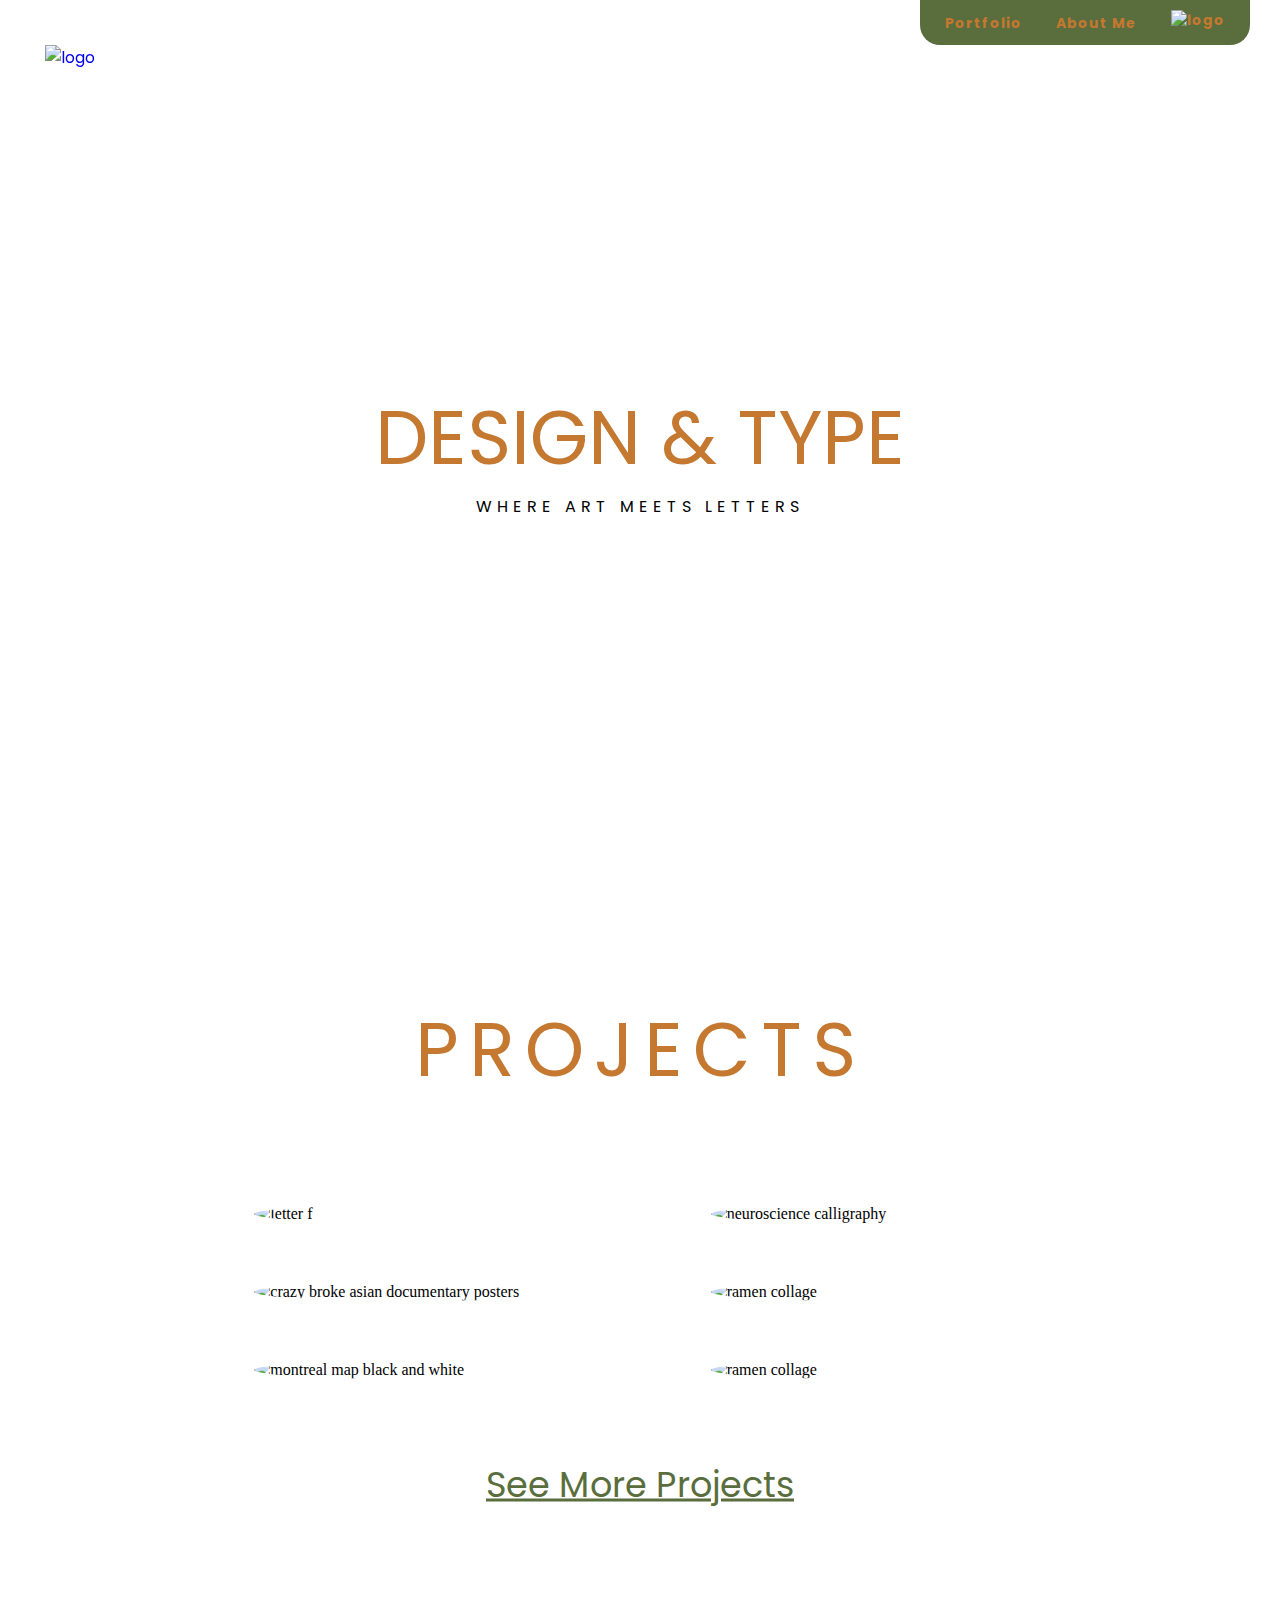
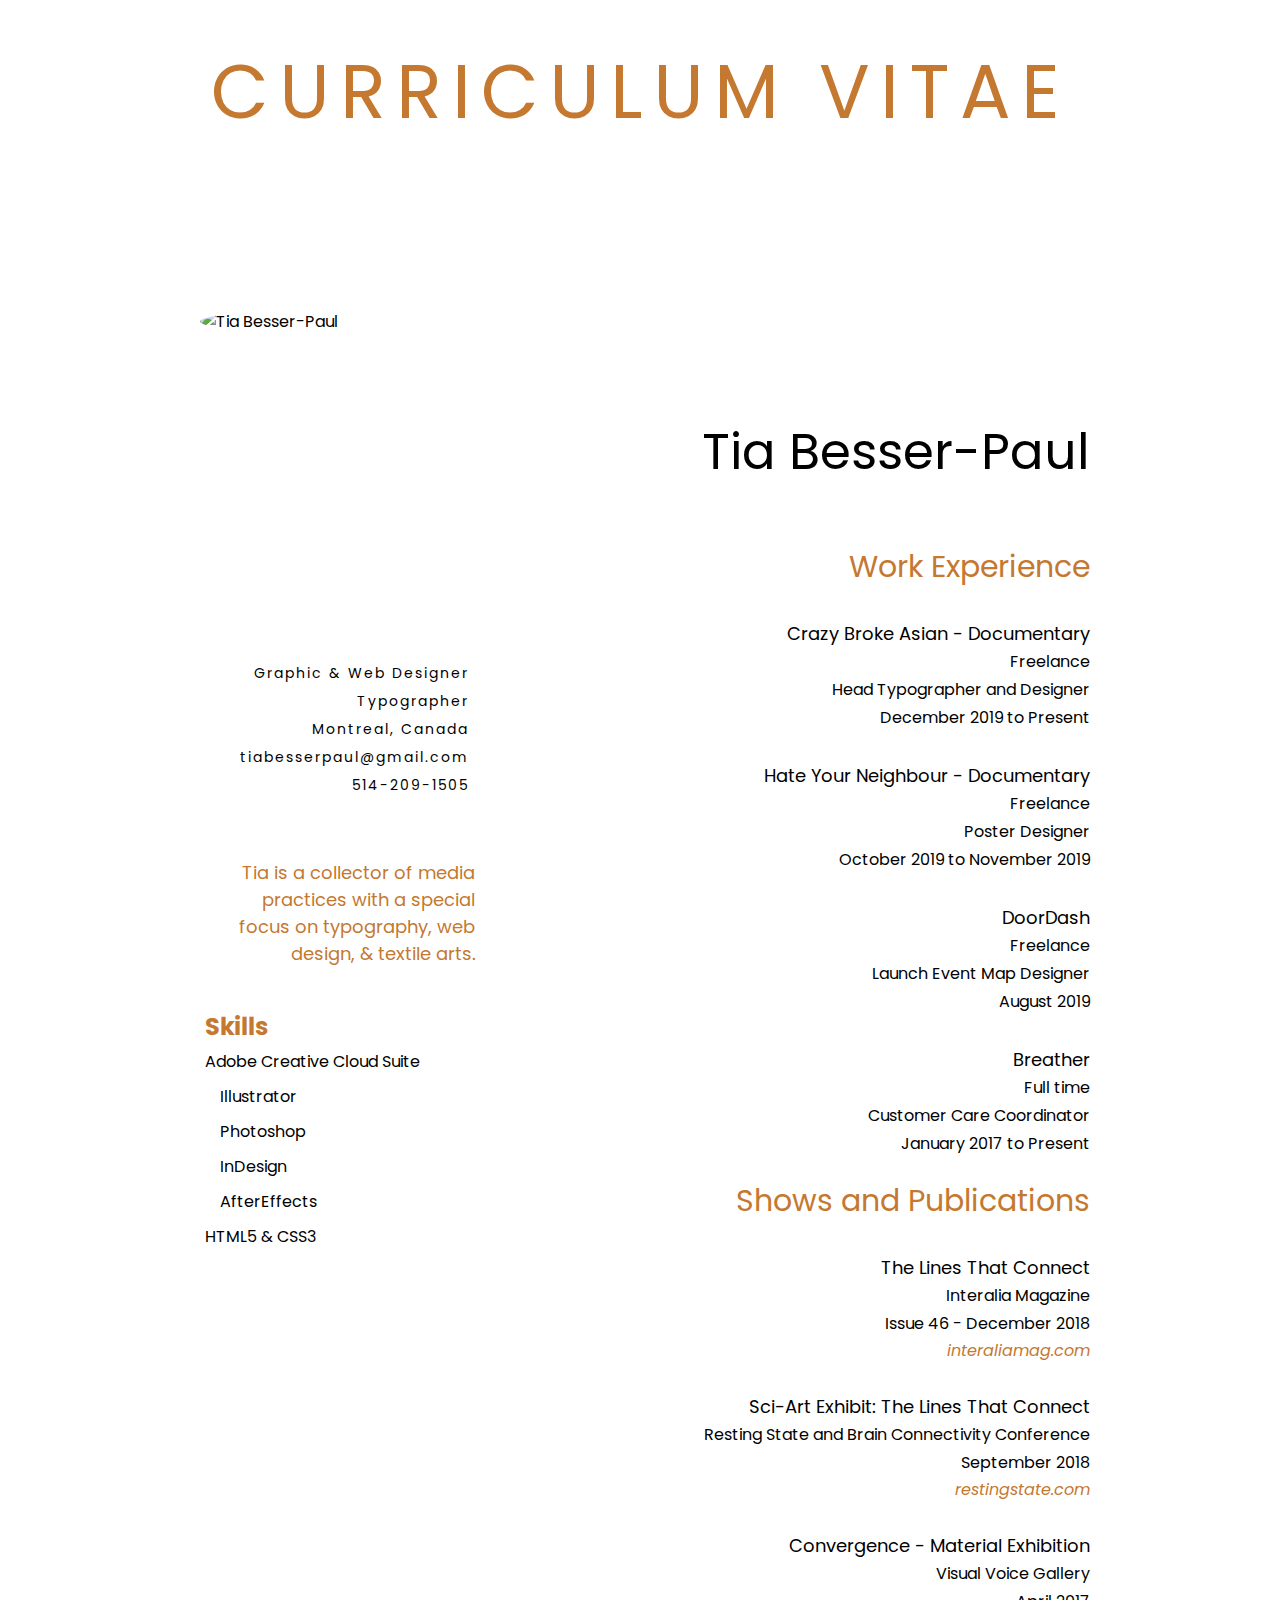
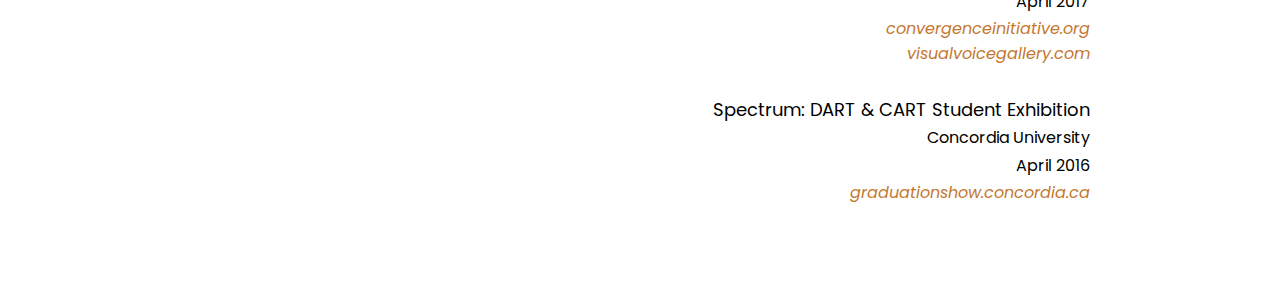
==== index.html @ 68832b73 "Add files via upload" ====
<!DOCTYPE html>
<html lang="en">

<head>
    <meta charset="UTF-8">
    <meta name="viewport" content="width=device-width, initial-scale=1.0">
    <meta http-equiv="X-UA-Compatible" content="ie=edge">
    <link rel="stylesheet" href="styles/styles.css">
    <link rel="icon" href="images/logo/favicon.png">
    <link href="https://fonts.googleapis.com/css?family=Poppins:200,400,400i,500,700,700i&display=swap"
        rel="stylesheet">
    <link href="https://fonts.googleapis.com/css?family=Noto+Serif:400,400i,700,700i&display=swap" rel="stylesheet">
    <script src="https://kit.fontawesome.com/4a8dc55be6.js" crossorigin="anonymous"></script>
    <title>Tia Besser-Paul | Designer</title>
</head>

<body>
    <!--HEADER STARTS HERE-->
    <header class="header">
        <!-- LOGO SECTION -->
        <div class="logo-container">
            <a href="index.html">
                <img src="images/logo/logo.png" alt="logo">
            </a>
        </div>

        <!-- SOCIAL MEDIA ICON SECTION -->
        <div class="social-media-container">
            <div class="social-media-container-content">
                <div class="social-media-icons">
                    <ul>
                        <li><a href="https://www.linkedin.com/in/tiabesserpaul/" target="_blank"><i
                                    class="fab fa-linkedin"></i></a>
                        </li>
                        <li><a href="https://www.instagram.com/lunar_type/" target="_blank"><i
                                    class="fab fa-instagram"></i></a>
                        </li>
                        <li><a href="https://www.behance.net/tiabp" target="_blank"><i
                                    class="fab fa-behance-square"></i></a></li>
                    </ul>
                </div>
            </div>
        </div>


        <!--NAVIGATION SECTION STARTS HERE-->
        <nav class="navigation-container">
            <div class="navigation-container-content">
                <span><a href="html/projects.html">Portfolio</a></span>
                <span><a href="html/aboutme.html">About Me</a></span>
                <span><a href="index.html"><img src="images/logo/logo.png" alt="logo"></a></span>
            </div>
        </nav>
        <!--NAVIGATION SECTION ENDS HERE-->

        <div class="heading">
            <div class="main-heading">
                DESIGN & TYPE
            </div>
            <div class="heading-subsection">
                WHERE ART MEETS LETTERS
            </div>
        </div>
        <div class="scrolling">
            <div class="icon-display">
                <a href="#scroll-selection"><i class="fas fa-chevron-circle-down"></i></a>
            </div>
        </div>
    </header>
    <!--HEADER ENDS HERE-->

    <!-- PROJECT SECTION STARTS HERE -->
    <section class="project-container" id="scroll-selection">
        <div class="project-content-container">
            <div class="project-heading-container">
                <div class="project-heading">
                    <h2>PROJECTS</h2>
                </div>
                <div class="pen-icon">
                    <div class="pen-icon-display">
                        <i class="fas fa-pencil-ruler"></i>
                    </div>
                </div>
            </div>
            <!-- FIRST ROW STARTS HERE -->
            <div class="project-content-top">
                <div class="flex-item item-1">
                    <img src="images/hover/letter-f-bw.jpg" alt="letter f">
                    <div class="overlay-colour">
                        <a href="html/26daysofletters.html">
                            <div class="image-overlay"></div>
                        </a>
                    </div> <!-- overlay-color -->
                </div> <!-- flex-item / item-2 -->

                <div class="flex-item item-2">
                    <img src="images/hover/neurobook-bw.jpg" alt="neuroscience calligraphy">
                    <div class="overlay-colour">
                        <a href="html/cellularkinesics.html">
                            <div class="image-overlay"></div>
                        </a>
                    </div> <!-- overlay-color -->
                </div> <!-- flex-item / item-2 -->

                <div class="flex-item item-3">
                    <img src="images/hover/cba-bw.png" alt="crazy broke asian documentary posters">
                    <div class="overlay-colour">
                        <a href="html/cba.html">
                            <div class="image-overlay">
                            </div> <!-- image-overlay -->
                        </a>
                    </div> <!-- overlay-color -->
                </div> <!-- flex-item / item-3 -->
                <!--    </div> project-content-top -->

                <!-- SECOND ROW STARTS HERE -->
                <!-- <div class="project-content-top"> -->

                <div class="flex-item item-4">
                    <img src="images/hover/ramen-bw.jpg" alt="ramen collage">
                    <div class="overlay-colour">
                        <a href="html/lunchtime.html">
                            <div class="image-overlay">
                            </div> <!-- image-overlay -->
                        </a>
                    </div> <!-- overlay-color -->
                </div> <!-- flex-item / item-3 -->

                <div class="flex-item item-5">
                    <img src="images/hover/montreal-map-bw2.png" alt="montreal map black and white">
                    <div class="overlay-colour">
                        <a href="html/doordashmap.html">
                            <div class="image-overlay"></div>
                        </a>
                    </div> <!-- overlay-color -->
                </div> <!-- flex-item / item-5 -->

                <div class="flex-item item-6">
                    <img src="images/hover/chrysanthemum-bw.jpg" alt="ramen collage">
                    <div class="overlay-colour">
                        <a href="html/chrysanthemum.html">
                            <div class="image-overlay">
                            </div> <!-- image-overlay-3 -->
                        </a>
                    </div> <!-- overlay-color -->
                </div> <!-- flex-item / item-3 -->
            </div>
            <!--project-content-top -->
        </div> <!-- project-content-container -->
        <div class="project-container-footer">
            <a href="html/projects.html">See More Projects</a>
        </div>
        </div>

    </section>

    <!-- PROJECT SECTION ENDS HERE -->

    <!--CV SECTION STARTS HERE-->
    <section class="cv-container">
        <div class="cv-heading-container">
            <div class="cv-heading">
                <h2>CURRICULUM VITAE</h2>
            </div>
            <div class="briefcase-icon">
                <div class="briefcase-icon-display">
                    <i class="fas fa-briefcase"></i>
                </div>
            </div>
        </div>
        <div class="left-container">
            <div class="professional-photo">
                <img src="images/tia.jpg" alt="Tia Besser-Paul">
            </div>
            <div class="professional-info">
                <p class="media-query">Tia Besser-Paul</p>
                <p>Graphic & Web Designer</p>
                <p>Typographer</p>
                <p>Montreal, Canada</p>
                <p>tiabesserpaul@gmail.com</p>
                <p>514-209-1505</p>
            </div>
            <div class="about-me-blurb">
                <p>
                    Tia is a collector of media practices with a special focus on typography, web design, & textile
                    arts.
                </p>
            </div>
            <div class="skills-content">
                <h2>Skills</h2>
                <p>Adobe Creative Cloud Suite</p>
                <p class="skills-indent"><i class="fas fa-caret-right"></i> Illustrator</p>
                <p class="skills-indent"><i class="fas fa-caret-right"></i> Photoshop</p>
                <p class="skills-indent"><i class="fas fa-caret-right"></i> InDesign</p>
                <p class="skills-indent"><i class="fas fa-caret-right"></i> AfterEffects</p>
                <p>HTML5 & CSS3</p>
            </div>
        </div>

        <div class="right-container">
            <div class="header-name">
                <h1>Tia Besser-Paul</h1>
            </div>
            <div class="work-experience">
                <h2>Work Experience</h2>
                <div class="work-experience-content">
                    <p class="company-title">Crazy Broke Asian - Documentary</p>
                    <p>Freelance</p>
                    <p>Head Typographer and Designer</p>
                    <p>December 2019 to Present</p>
                </div>
                <div class="work-experience-content">
                    <p class="company-title">Hate Your Neighbour - Documentary</p>
                    <p>Freelance</p>
                    <p>Poster Designer</p>
                    <p>October 2019 to November 2019</p>
                </div>
                <div class="work-experience-content">
                    <p class="company-title">DoorDash</p>
                    <p>Freelance</p>
                    <p>Launch Event Map Designer</p>
                    <p>August 2019</p>
                </div>
                <div class="work-experience-content">
                    <p class="company-title">Breather</p>
                    <p>Full time</p>
                    <p>Customer Care Coordinator</p>
                    <p>January 2017 to Present</p>
                </div>
                <h2 class="section-title">Shows and Publications</h2>
                <div class="work-experience-content">
                    <p class="company-title">The Lines That Connect</p>
                    <p>Interalia Magazine </p>
                    <p>Issue 46 - December 2018</p>
                    <a href="https://www.interaliamag.org/audiovisual/tia-besser-paul/"
                        target="_blank">interaliamag.com</a>
                </div>
                <div class="work-experience-content">
                    <p class="company-title">Sci-Art Exhibit: The Lines That Connect </p>
                    <p>Resting State and Brain Connectivity Conference</p>
                    <p>September 2018</p>
                    <a href="http://restingstate.com/2018/sci-art-exhibit/" target="_blank">restingstate.com</a>
                </div>
                <div class="work-experience-content">
                    <p class="company-title">Convergence - Material Exhibition</p>
                    <p>Visual Voice Gallery</p>
                    <p>April 2017</p>
                    <a href="https://www.convergenceinitiative.org/andy-tia"
                        target="_blank">convergenceinitiative.org</a>
                    <a href="http://www.visualvoicegallery.com/portfolio/uncategorized/convergence-material"
                        target="_blank">visualvoicegallery.com</a>
                </div>
                <div class="work-experience-content">
                    <p class="company-title company-title-spectrum">Spectrum: DART & CART Student
                        Exhibition</p>
                    <p>Concordia University</p>
                    <p>April 2016</p>
                    <a href="http://graduationshow.concordia.ca/2016/tia-besser-paul/"
                        target="_blank">graduationshow.concordia.ca</a>
                </div>
                <div class="bottom-spacing"></div>
            </div>
        </div>

    </section>
    <!--CV SECTION ENDS HERE-->
</body>

</html>
---- styles/styles.css ----
* {
    margin: 0;
    padding: 0;
    box-sizing: border-box;
}

/* HEADER STYLES STARTS HERE*/
.header {
    height: 100vh;
    background-image: url(../images/backgrounds/desk.jpg);
    background-size: cover;
    background-position: center;
    background-repeat: no-repeat;
    font-family: 'Poppins', sans-serif;
    position: relative;
}

/* LOGO STYLES STARTS HERE */
.logo-container img{
    position: absolute;
    width: 50px;
    position: fixed;
    top: 45px;
    left: 45px;
    z-index: 3;
}

/* SOCIAL MEDIA ICONS STYLES STARTS HERE */
.social-media-container-content {
    position: absolute;
    position: fixed;
    top: 220px;
    left: 69px;
    transform: translate(-50%,-50%);
    z-index: 3;
}

.social-media-icons ul{
    font-size: 25px;
    line-height: 0;
    list-style-type: none;
}

.social-media-icons li {
    padding: 5px;
    margin-bottom: 25px;
}

.social-media-icons i {
    color: #596d3d;
    font-weight: 200;
}

/* NAV STYLES START HERE */
.navigation-container {
    position: absolute;
    position: fixed;
    display: block;
    top: 0;
    width: 100%;
    z-index: 2;
}

.navigation-container-content {
    float: right;
    padding: 10px;
    margin: 0 30px 15px 15px;
    background-color: #596d3d;
    border-radius: 0 0 20px 20px;
}

.navigation-container-content a{
    color: #c47830;
    text-decoration: none;
    font-size: 14px;
    font-weight: 700;
    letter-spacing: 1px;
    padding: 5px 5px;
    margin: 10px;
}

.navigation-container-content img {
    height: 24px;
    vertical-align: bottom;
    padding: 0 0 4px 0;
}

/* HEADING STARTS HERE */
.heading {
    position: absolute;
    top: 50%;
    left: 50%;
    transform: translate(-50%, -50%);
    text-align: center;
}

.main-heading {
    font-size: 75px;
    color: #c47830;
}

.heading-subsection {
    letter-spacing: 5px;
}

.scrolling {
    position: absolute;
    top: 93%;
    left: 50%;
    transform: translate(-50%, -50%);
}

.scrolling a, a:visited {
    color: #c47830;
}

.icon-display {
    text-align: center;
}

.icon-display i{
    font-size: 50px;
}
/* HEADER STYLES ENDS HERE*/

/* PROJECT SECTION STARTS HERE */

.project-container {
    background-image: url(../images/backgrounds/grid2.png);
    background-size: 248px;
    background-repeat: repeat;
    height: 100%;
}

.project-heading-container {
    position: relative;
    height: 275px;
    width: 100%;
}

.project-heading h2 {
    top: 45%;
    left: 50%;
    transform: translate(-50%, -50%);
    margin: 25px auto;
    padding: 50px;
    font-family: 'Poppins', sans-serif;
    font-size: 75px;
    line-height: 65px;
    letter-spacing: 10px;
    font-weight: 400;
    color: #c47830;
    position: absolute;
}

.pen-icon-display {
    position: absolute;
    text-align: center;
    top: 85%;
    left: 50%;
    transform: translate(-50%, -50%);
}

.pen-icon-display i{
    font-size: 50px;
    color: #596d3d;
}

/* PROJECT SECTION STARTS HERE */

.project-content-top{
    position: relative;
    height: 100%;
    width: 80%;
    max-width: 1200px;
    margin: auto;
    display: flex;
    flex-direction: row;
    align-items: center;
    justify-content: space-evenly;
    flex-wrap: wrap;
}

.flex-item {
    display: flex;
    align-items: center;
    margin: 15px 0;
}

.flex-item img{
    width: 315px;
    border-radius: 50%;
    margin: 15px;
}

.item-1, .item-2, .item-3, .item-4, .item-5, .item-6 {
    position: relative;
}

.image-overlay {
    position: absolute;
    margin:auto;
    top: 0;
    bottom: 0;
    left: 0;
    right: 0;
    height: 315px;
    width: 315px;
    border-radius: 50%;
    opacity: 0;
    transition: .5s;
    background-position: center;
    background-size: cover;
    display: flex;
}

.item-1:hover .image-overlay{
    opacity: 1;
    background-image: url(../images/hover/letter-f.jpg);
}

.item-2:hover .image-overlay{
    opacity: 1;
    background-image: url(../images/hover/neurobook.jpg);
}

.item-3:hover .image-overlay{
    opacity: 1;
    background-image: url(../images/hover/cba.png);
}

.item-4:hover .image-overlay{
    opacity: 1;
    background-image: url(../images/hover/ramen.jpg);
}

.item-5:hover .image-overlay{
    opacity: 1;
    background-image: url(../images/hover/montreal-map2.png);
}

.item-6:hover .image-overlay{
    opacity: 1;
    background-image: url(../images/hover/chrysanthemum.jpg);
}

.project-container-footer {
    height: 150px;
    width: 100%;
    position: relative;
}

.project-container-footer a {
    color: #596d3d;
    font-size: 35px;
    font-family: 'Poppins', sans-serif;
    font-weight: 400;
    position: absolute;
    left: 50%;
    top: 50%;
    transform: translate(-50%,-50%);
}

.project-container-footer a:hover {
    color: #c47830;
}

/* PROJECT SECTION ENDS HERE */

/* CV STYLES STARTS HERE*/

.cv-container {
    height: 100%;
    max-width: 1100px;
    margin: auto;
    font-family: 'Poppins', sans-serif;
}

.cv-heading-container {
    position: relative;
    height: 200px;
    width: 100%;
    margin:auto;
    display: block;
}

.cv-heading h2 {
    margin: 50px;
    padding: 50px 0 0 0;
    font-family: 'Poppins', sans-serif;
    font-size: 75px;
    line-height: 65px;
    letter-spacing: 10px;
    font-weight: 400;
    color: #c47830;
    text-align: center;
}

.briefcase-icon-display {
    text-align: center;
}

.briefcase-icon-display i{
    font-size: 50px;
    color: #596d3d;
}

.left-container {
    position: relative;
}

.professional-photo img {
    position:absolute;
    top: 100px;
    left: 10%;
    border-radius: 50%;
    width: 300px;
}

.professional-info {
    position: absolute;
    top: 450px;
    left: 150px;
}

.media-query {
    display: none;
}

.professional-info p {
    top: 170px;
    font-size: 14px;
    letter-spacing: 2px;
    line-height: 28px;
    text-align: right;
}

.about-me-blurb {
    position: absolute;
    top: 650px;
    left: 385px;
    transform: translate(-100%, 0);
    max-width: 265px;
    text-align: right;
    font-size: 18px;
    font-weight: 400;
    color: #c47830;
}

.skills-content {
    position: absolute;
    top: 800px;
    left: 115px;
}

.skills-content h2 {
    color: #c47830;
}

.skills-content p {
    padding: 5px 0;
}

.skills-indent {
    margin-left: 15px;
}

.right-container {
    position: relative;
    top: 125px;
}

.header-name h1{
    position: absolute;
    top: 80px;
    right: 100px;
    font-family: 'Poppins', sans-serif;
    font-weight: 400;
    font-size: 50px;
}

.work-experience {
    position: absolute;
    text-align: right;
    top: 210px;
    right: 100px;
}

.work-experience h2 {
    font-size: 30px;
    font-weight: 400;
    color: #c47830;
}

.company-title {
    margin: 30px 0 0 0;
    font-size: 18px;
}

.section-title {
    margin-top: 20px;
}

.work-experience-content p {
    line-height: 28px;
}

.work-experience-content a, .work-experience-content a:visited {
    text-decoration: none;
    font-style: italic;
    color: #c47830;
    display: block;
}

.work-experience-content a:hover {
    color: #596d3d ;
}

.bottom-spacing {
    height: 100px;
}
/* CV STYLES ENDS HERE*/

/* Apply media query on screens smaller than 720px */
@media screen and (max-width: 770px) {
    /* decrease project circle width on smaller screens */
   
    /* HEADER MEDIA QUERY STARTS HERE */
    .header {
        background-image: url(../images/backgrounds/desk-ipad.jpg);
    }

    /* HEADING MEDIA QUERY STARTS HERE */
    .main-heading {
        width:700px;
        font-size: 55px;
}

    .heading-subsection {
        letter-spacing: 6px;
        font-size: 14px;
}

/* PROJECT SECTION MEDIA QUERY STARTS HERE */

    .flex-item img{
        width: 400px;
    }

    .image-overlay {
        height: 400px;
        width: 400px;
        background-size: cover;
    }

/* CV STYLES MEDIA QUERY STARTS HERE*/

    .cv-heading-container {
        height: 225px;
    }

    .cv-heading h2 {
        font-size: 50px;
    }

    .left-container {
        width: 80%;
        margin: auto;
    }

    .professional-photo {
        width: 100%;
        height: 300px;
        margin-top: 50px;
    }

    .professional-photo img {
        position: absolute;
        margin: auto;
        left: 50%;
        transform: translate(-50%, -50%);
        top: 200px;
    }

    .professional-info {
        width: 70%;
        height: auto;
        margin: auto;
        top: 400px;
        text-align: center;
        left: 20%;
    }

    .media-query {
        display: block;
    }

    .professional-info p {
        letter-spacing: 1px;
        line-height: 24px;
        width: 100%;
        height: 30px;
        text-align: left;
    }

    .about-me-blurb {
        top: 580px;
        left: 60%;
        transform: translate(-20%, 0);
        width: 220px;
        font-size: 16px;
    }

    .skills-content {
        top: 700px;
        left: 20%;
    }

    .skills-content h2 {
        font-weight: 500 ;
    }

    .skills-indent {
        margin-left: 30px;
    }

    .right-container {
        display: ;
    }

    .header-name h1{
        display: none;
    }

    .work-experience {
        top: 550px;
        right: 18%;
    }

    .work-experience h2 {
        font-size: 24px;
        font-weight: 400;
    }

    .company-title {
        font-size: 20px;
    }

    .section-title {
        margin-top: 20px;
    }

    .work-experience-content p {
        line-height: 28px;
    }

    .work-experience-content a, .work-experience-content a:visited {
        text-decoration: none;
        font-style: italic;
        color: #c47830;
        display: block;
    }

    .work-experience-content a:hover {
        color: #596d3d ;
    }

    .bottom-spacing {
        height: 100px;
    }
}
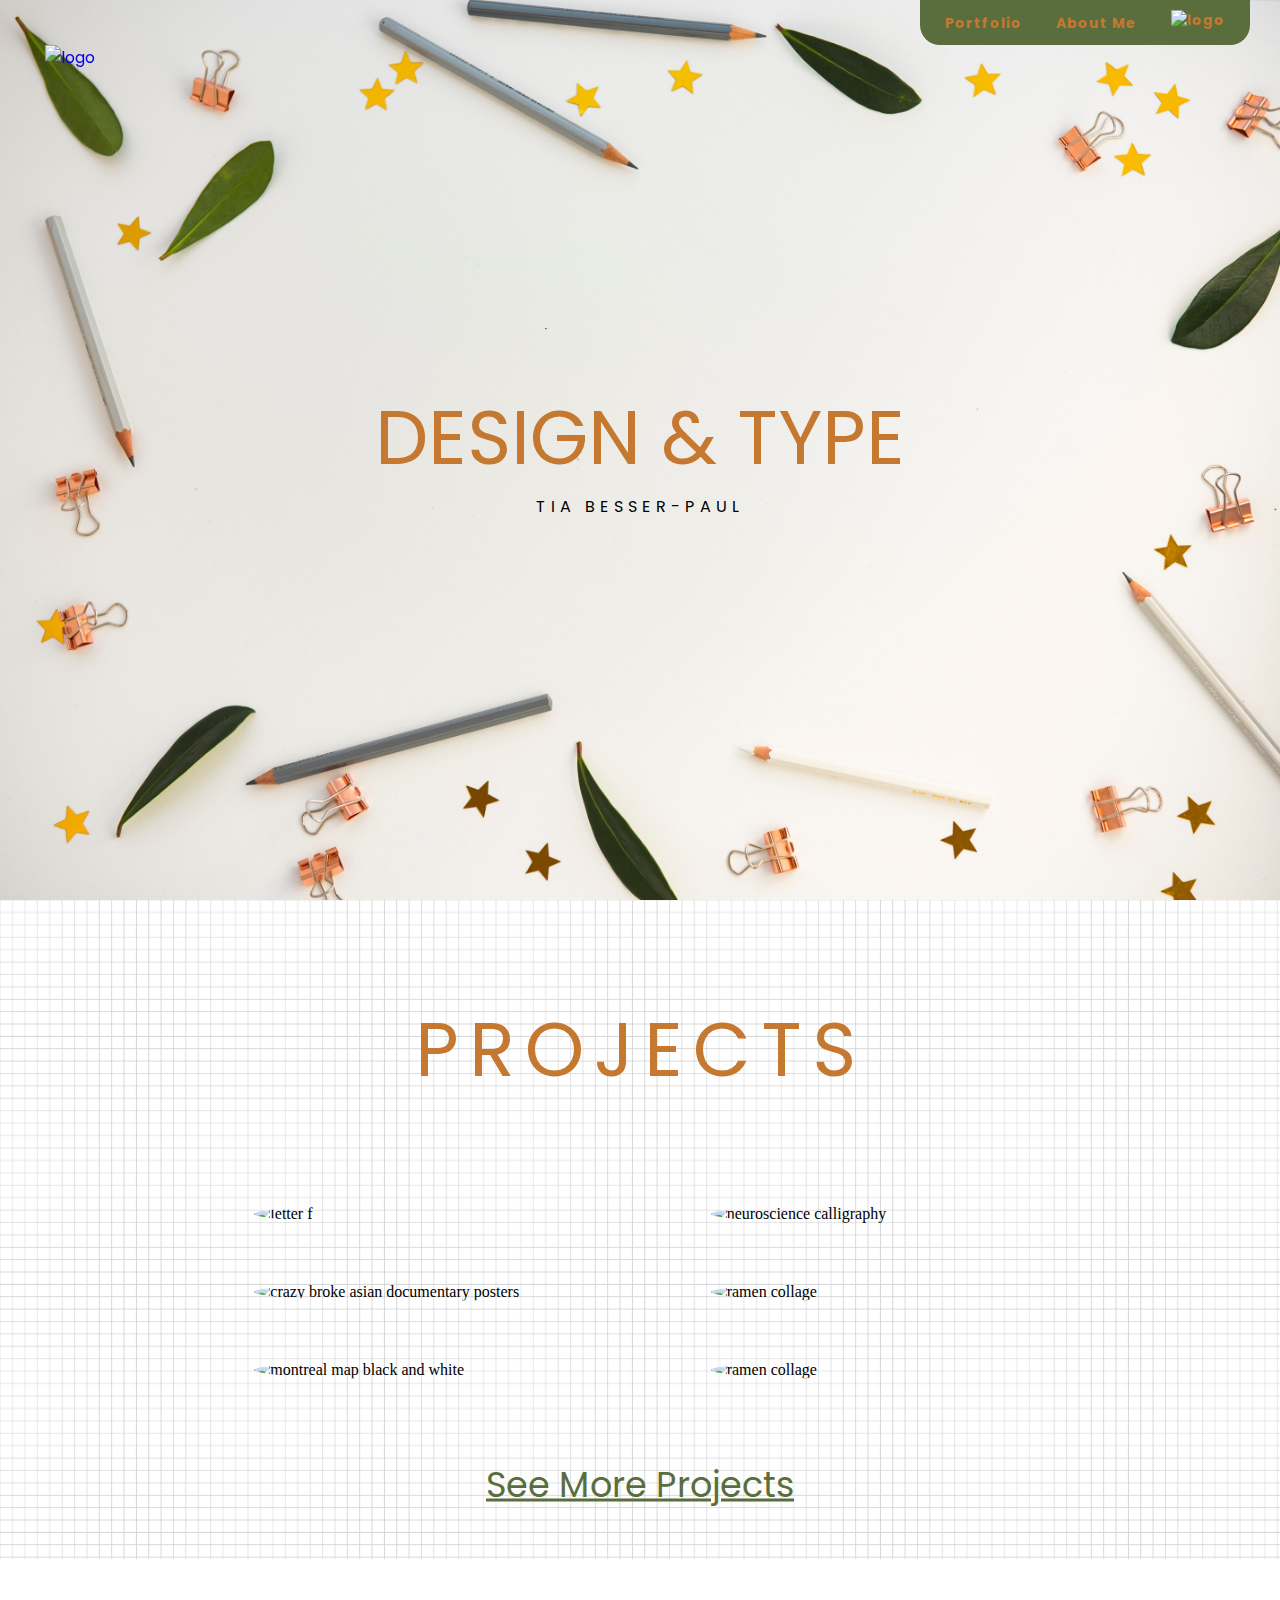
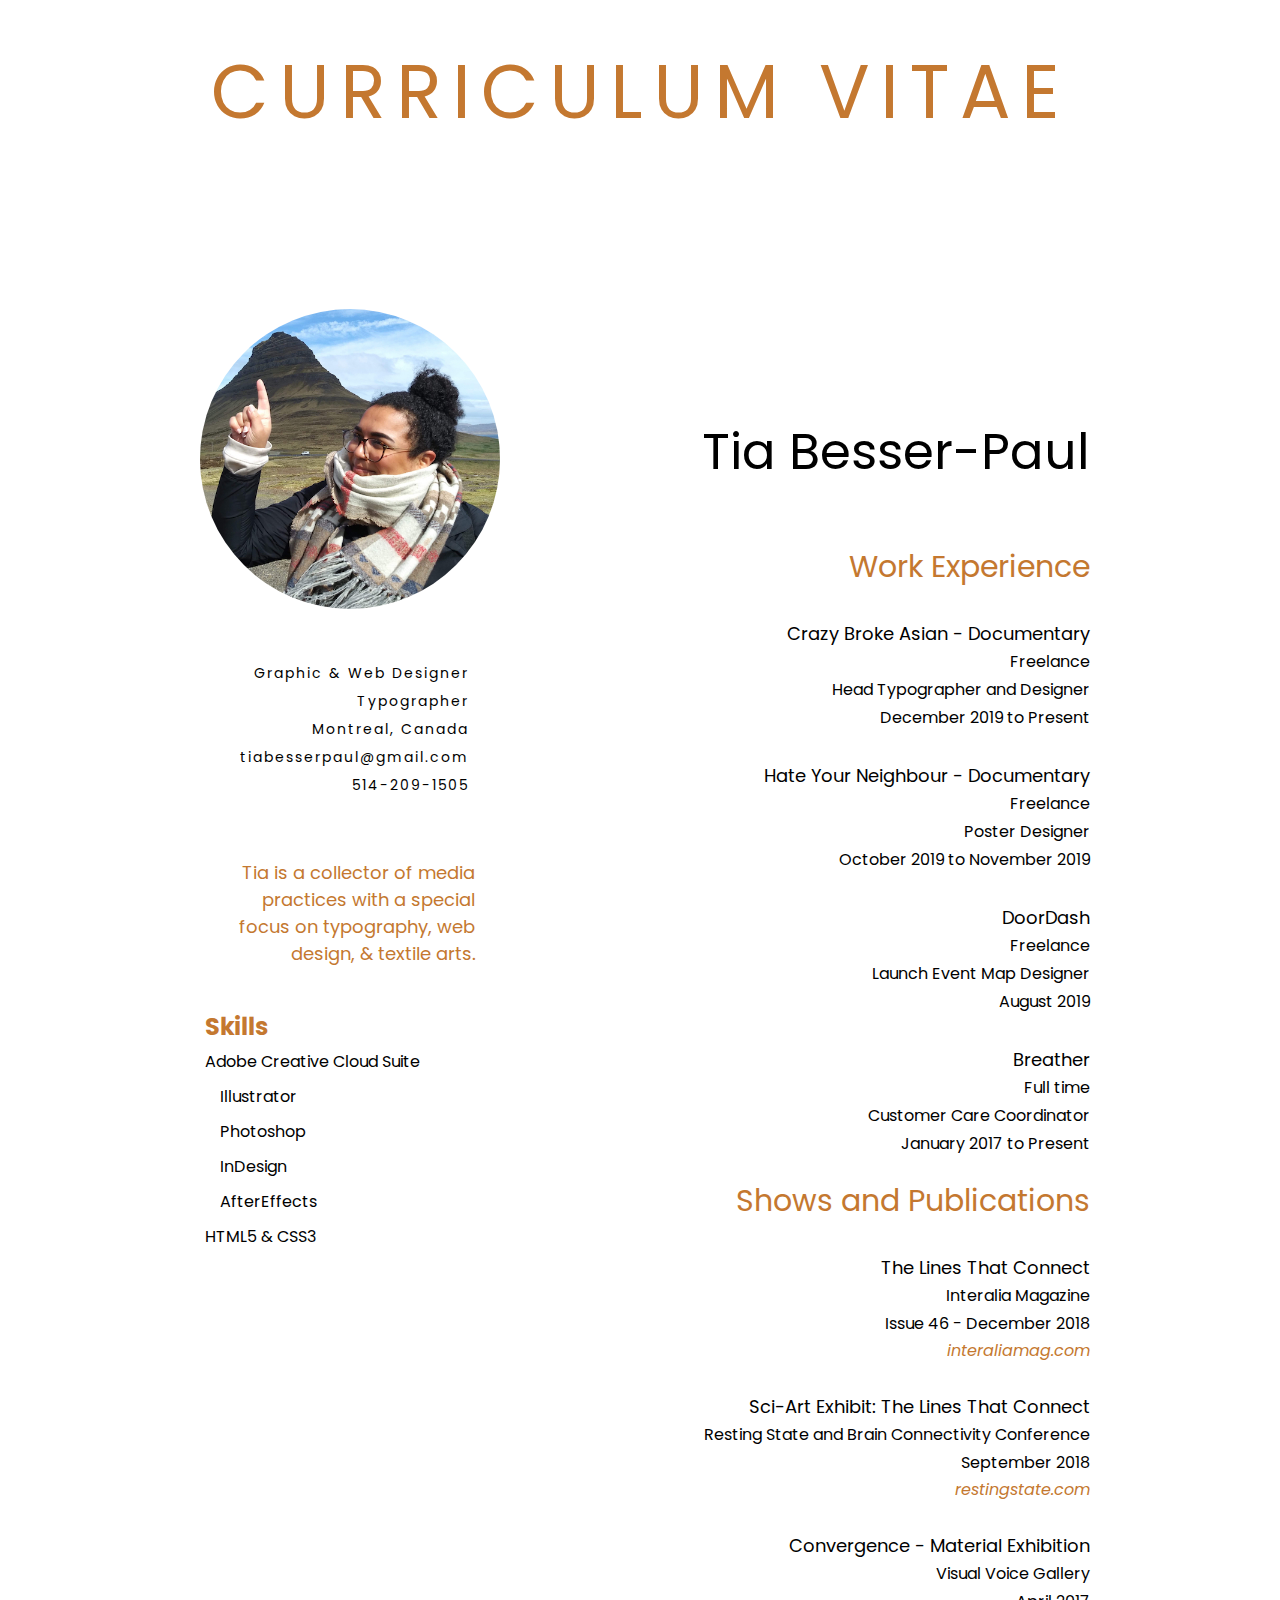
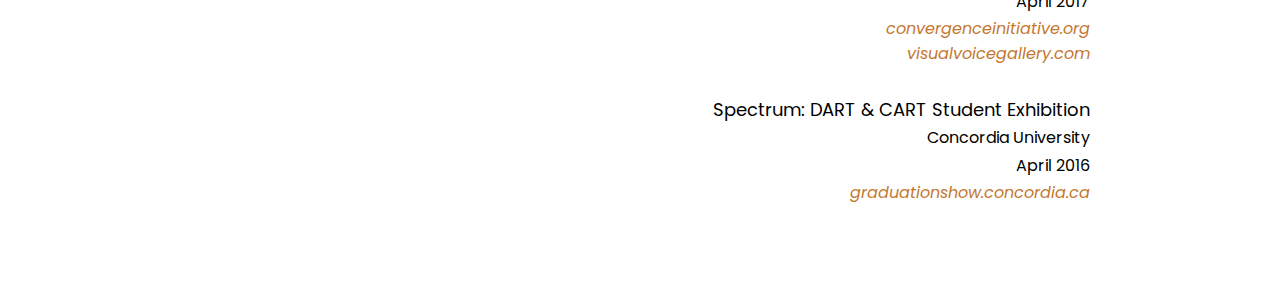
==== commit edea429c: "Update index.html" ====
--- a/index.html
+++ b/index.html
@@ -58,7 +58,7 @@
                 DESIGN & TYPE
             </div>
             <div class="heading-subsection">
-                WHERE ART MEETS LETTERS
+                TIA BESSER-PAUL
             </div>
         </div>
         <div class="scrolling">
@@ -85,9 +85,9 @@
             <!-- FIRST ROW STARTS HERE -->
             <div class="project-content-top">
                 <div class="flex-item item-1">
-                    <img src="images/hover/letter-f-bw.jpg" alt="letter f">
-                    <div class="overlay-colour">
-                        <a href="html/26daysofletters.html">
+                    <img src="images/hover/landr-bw.png" alt="letter f">
+                    <div class="overlay-colour">
+                        <a href="html/productdesign.html">
                             <div class="image-overlay"></div>
                         </a>
                     </div> <!-- overlay-color -->
@@ -266,4 +266,4 @@
     <!--CV SECTION ENDS HERE-->
 </body>
 
-</html>+</html>
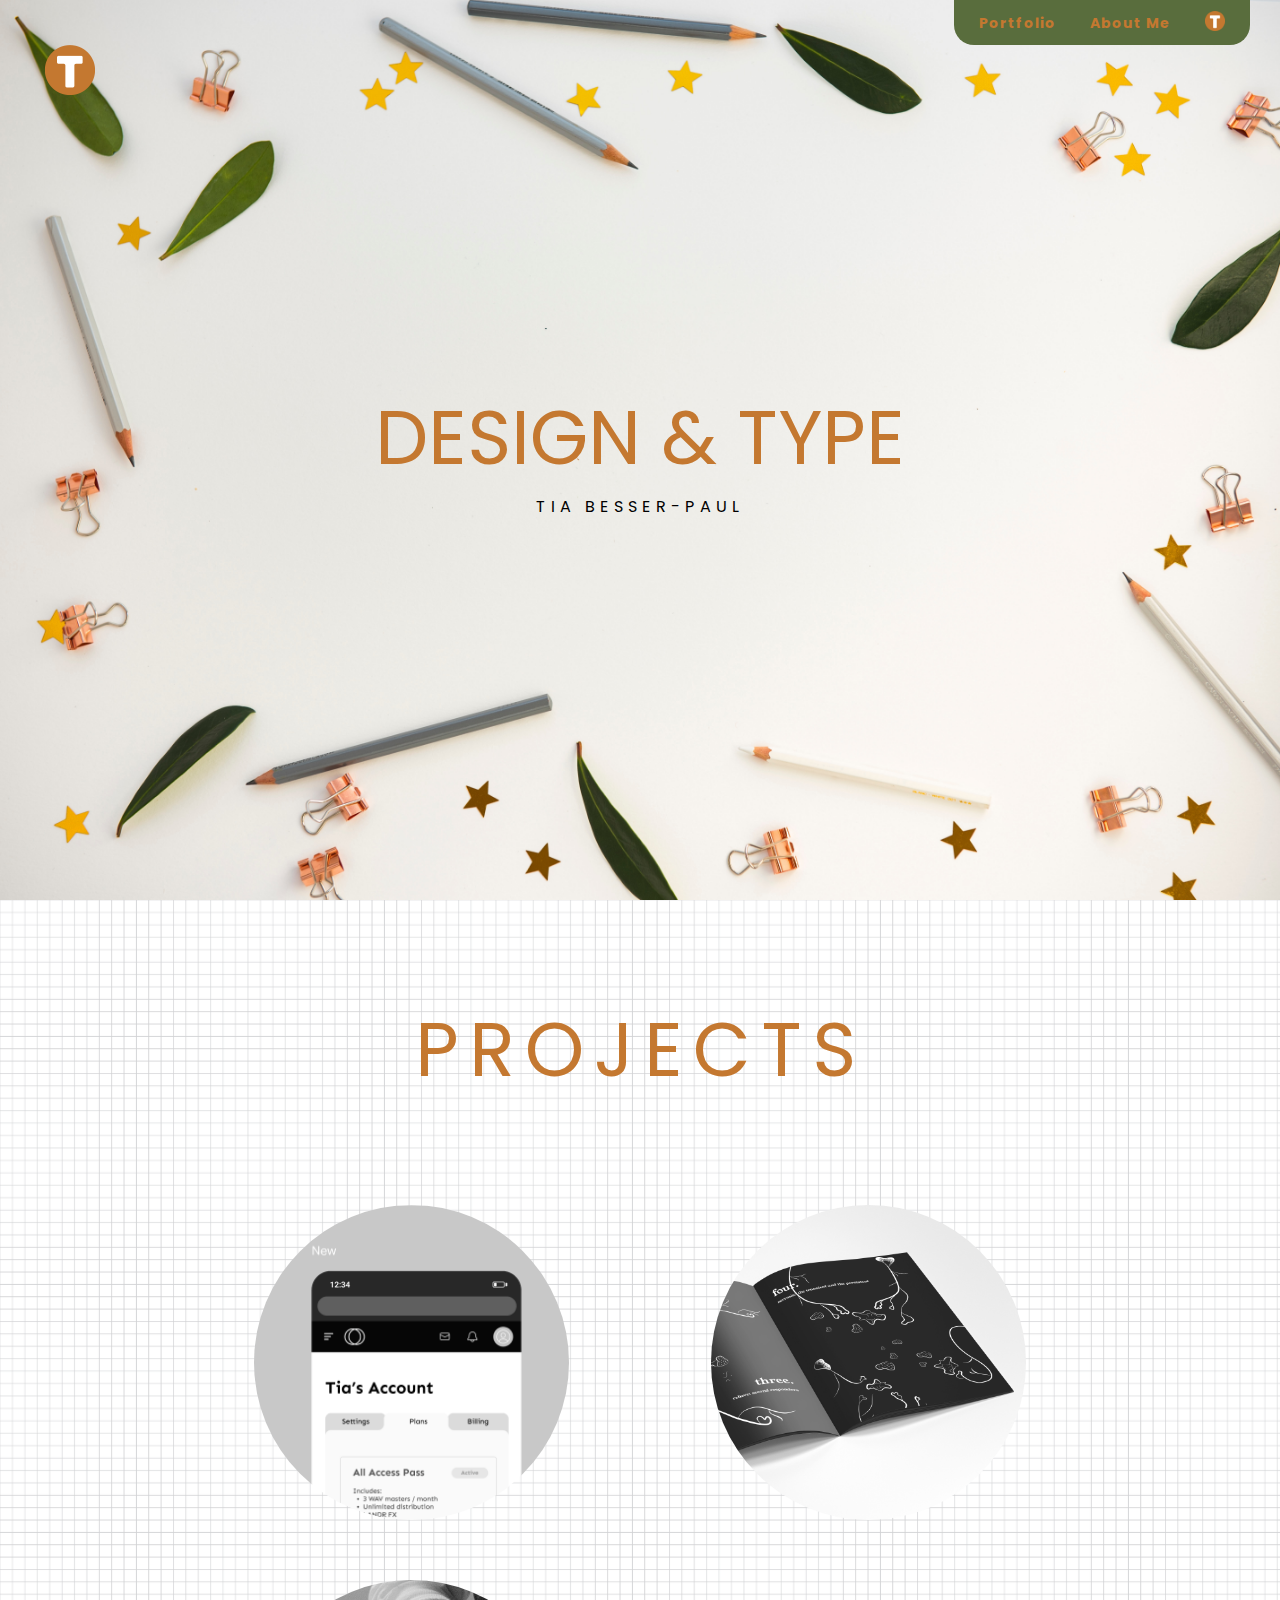
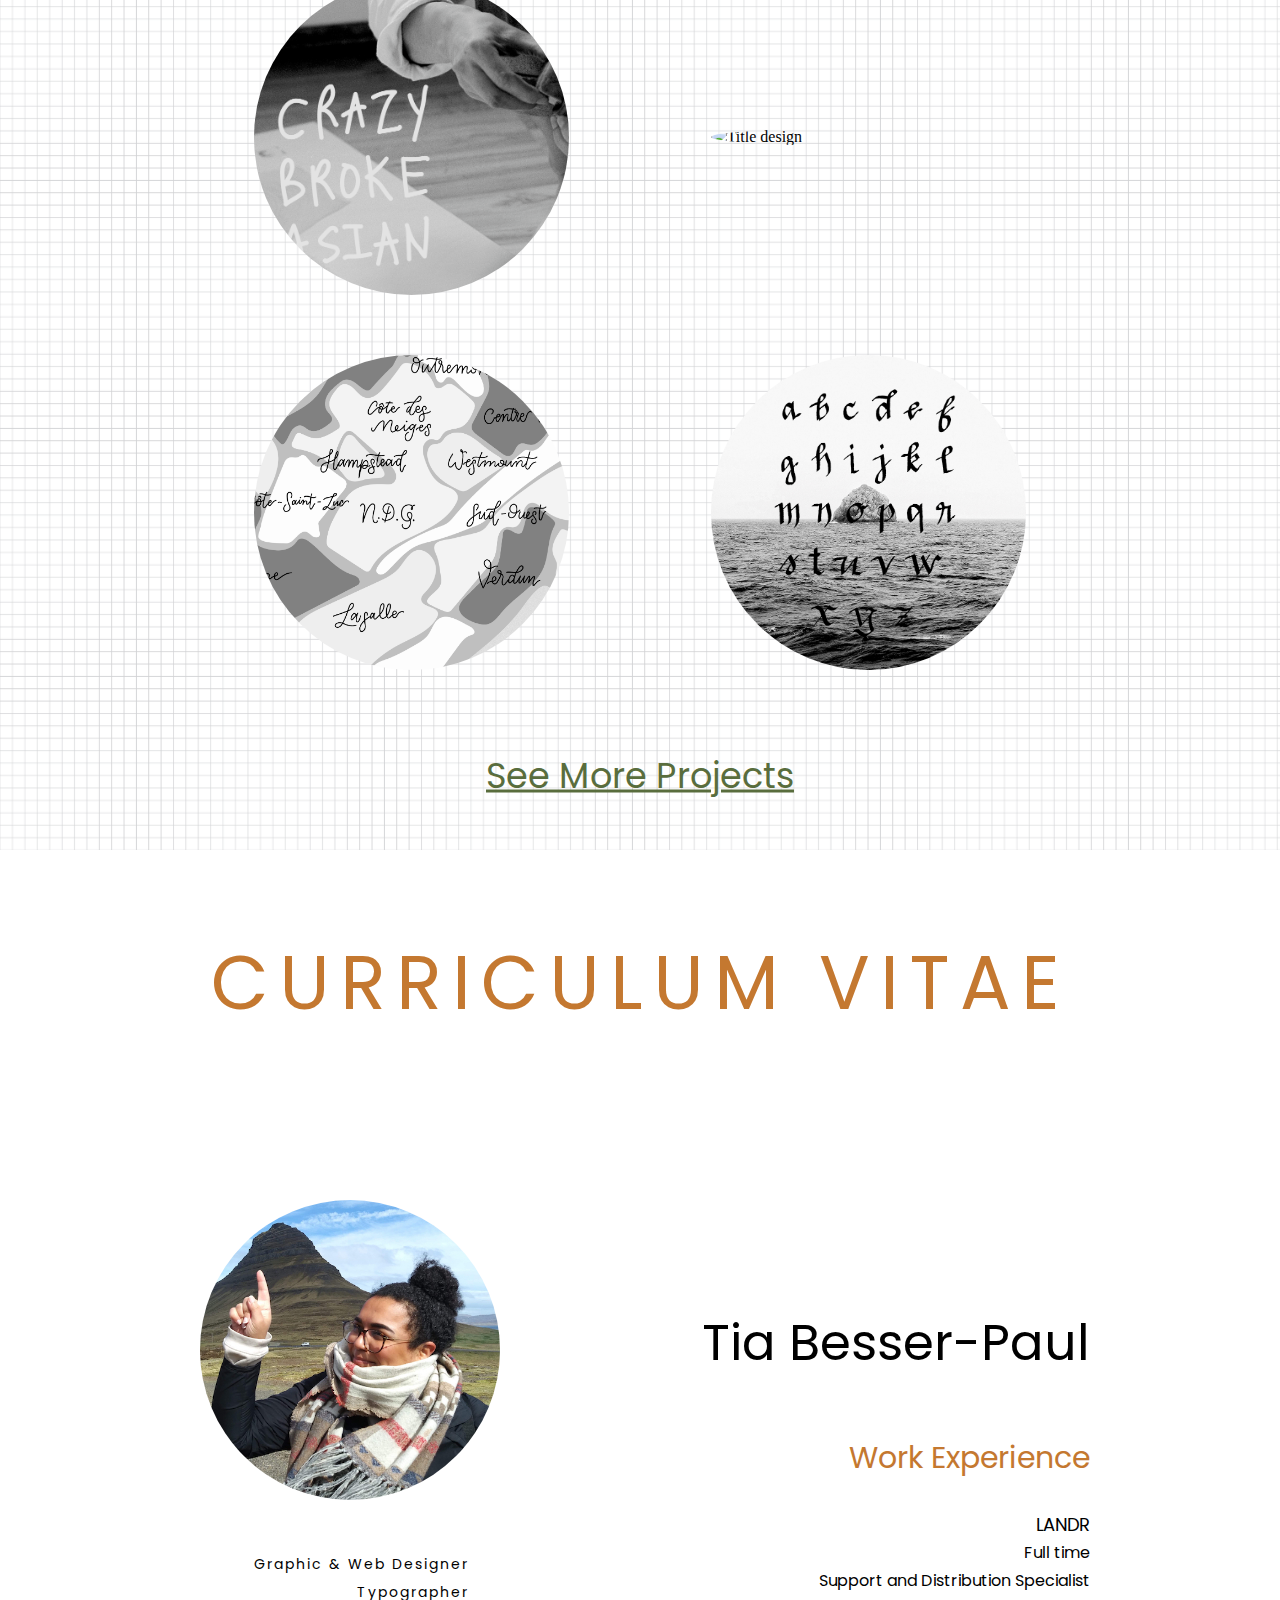
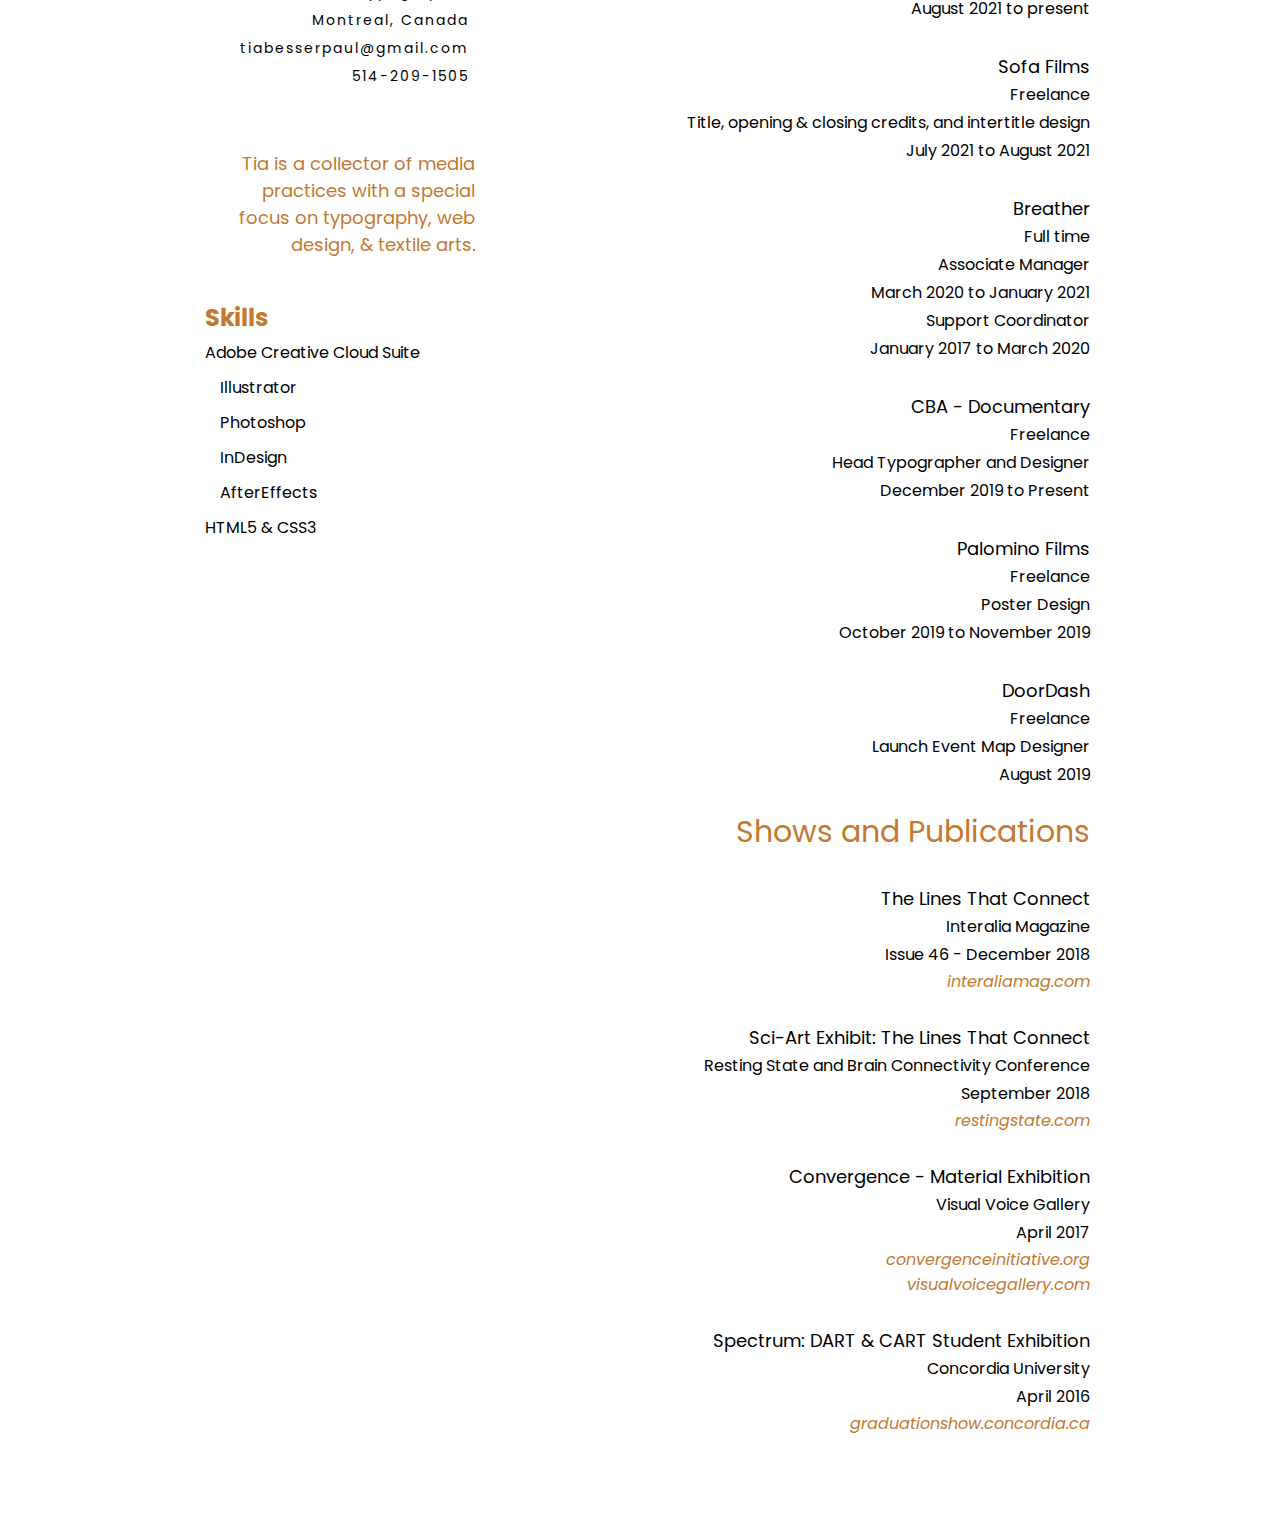
==== commit f39a307d: "Update index.html" ====
--- a/index.html
+++ b/index.html
@@ -85,7 +85,7 @@
             <!-- FIRST ROW STARTS HERE -->
             <div class="project-content-top">
                 <div class="flex-item item-1">
-                    <img src="images/hover/landr-bw.png" alt="letter f">
+                    <img src="images/hover/landr-bw.png" alt="Account Settings Redesign">
                     <div class="overlay-colour">
                         <a href="html/productdesign.html">
                             <div class="image-overlay"></div>
@@ -117,9 +117,9 @@
                 <!-- <div class="project-content-top"> -->
 
                 <div class="flex-item item-4">
-                    <img src="images/hover/ramen-bw.jpg" alt="ramen collage">
-                    <div class="overlay-colour">
-                        <a href="html/lunchtime.html">
+                    <img src="images/hover/modernman-bw.jpg" alt="Title design">
+                    <div class="overlay-colour">
+                        <a href="html/modernman.html">
                             <div class="image-overlay">
                             </div> <!-- image-overlay -->
                         </a>
@@ -136,7 +136,7 @@
                 </div> <!-- flex-item / item-5 -->
 
                 <div class="flex-item item-6">
-                    <img src="images/hover/chrysanthemum-bw.jpg" alt="ramen collage">
+                    <img src="images/hover/chrysanthemum-bw.jpg" alt="Blackletter Script typeface">
                     <div class="overlay-colour">
                         <a href="html/chrysanthemum.html">
                             <div class="image-overlay">
@@ -204,15 +204,35 @@
             <div class="work-experience">
                 <h2>Work Experience</h2>
                 <div class="work-experience-content">
-                    <p class="company-title">Crazy Broke Asian - Documentary</p>
+                    <p class="company-title">LANDR</p>
+                    <p>Full time</p>
+                    <p>Support and Distribution Specialist</p>
+                    <p>August 2021 to present</p>
+                </div>
+                <div class="work-experience-content">
+                    <p class="company-title">Sofa Films</p>
+                    <p>Freelance</p>
+                    <p>Title, opening & closing credits, and intertitle design</p>
+                    <p>July 2021 to August 2021</p>
+                </div>
+                <div class="work-experience-content">
+                    <p class="company-title">Breather</p>
+                    <p>Full time</p>
+                    <p>Associate Manager</p>
+                    <p>March 2020 to January 2021</p>
+                    <p>Support Coordinator</p>
+                    <p>January 2017 to March 2020</p>
+                </div>
+                <div class="work-experience-content">
+                    <p class="company-title">CBA - Documentary</p>
                     <p>Freelance</p>
                     <p>Head Typographer and Designer</p>
                     <p>December 2019 to Present</p>
                 </div>
                 <div class="work-experience-content">
-                    <p class="company-title">Hate Your Neighbour - Documentary</p>
-                    <p>Freelance</p>
-                    <p>Poster Designer</p>
+                    <p class="company-title">Palomino Films</p>
+                    <p>Freelance</p>
+                    <p>Poster Design</p>
                     <p>October 2019 to November 2019</p>
                 </div>
                 <div class="work-experience-content">
@@ -220,12 +240,6 @@
                     <p>Freelance</p>
                     <p>Launch Event Map Designer</p>
                     <p>August 2019</p>
-                </div>
-                <div class="work-experience-content">
-                    <p class="company-title">Breather</p>
-                    <p>Full time</p>
-                    <p>Customer Care Coordinator</p>
-                    <p>January 2017 to Present</p>
                 </div>
                 <h2 class="section-title">Shows and Publications</h2>
                 <div class="work-experience-content">
--- a/styles/styles.css
+++ b/styles/styles.css
@@ -172,7 +172,6 @@
     position: relative;
     height: 100%;
     width: 80%;
-    max-width: 1200px;
     margin: auto;
     display: flex;
     flex-direction: row;
@@ -216,7 +215,7 @@
 
 .item-1:hover .image-overlay{
     opacity: 1;
-    background-image: url(../images/hover/letter-f.jpg);
+    background-image: url(../images/hover/landr.png);
 }
 
 .item-2:hover .image-overlay{
@@ -443,130 +442,130 @@
 
 /* PROJECT SECTION MEDIA QUERY STARTS HERE */
 
-    .flex-item img{
-        width: 400px;
-    }
-
-    .image-overlay {
-        height: 400px;
-        width: 400px;
-        background-size: cover;
-    }
+.flex-item img{
+    width: 400px;
+}
+
+.image-overlay {
+    height: 400px;
+    width: 400px;
+    background-size: cover;
+}
 
 /* CV STYLES MEDIA QUERY STARTS HERE*/
 
-    .cv-heading-container {
-        height: 225px;
-    }
-
-    .cv-heading h2 {
-        font-size: 50px;
-    }
-
-    .left-container {
-        width: 80%;
-        margin: auto;
-    }
-
-    .professional-photo {
-        width: 100%;
-        height: 300px;
-        margin-top: 50px;
-    }
-
-    .professional-photo img {
-        position: absolute;
-        margin: auto;
-        left: 50%;
-        transform: translate(-50%, -50%);
-        top: 200px;
-    }
-
-    .professional-info {
-        width: 70%;
-        height: auto;
-        margin: auto;
-        top: 400px;
-        text-align: center;
-        left: 20%;
-    }
-
-    .media-query {
-        display: block;
-    }
-
-    .professional-info p {
-        letter-spacing: 1px;
-        line-height: 24px;
-        width: 100%;
-        height: 30px;
-        text-align: left;
-    }
-
-    .about-me-blurb {
-        top: 580px;
-        left: 60%;
-        transform: translate(-20%, 0);
-        width: 220px;
-        font-size: 16px;
-    }
-
-    .skills-content {
-        top: 700px;
-        left: 20%;
-    }
-
-    .skills-content h2 {
-        font-weight: 500 ;
-    }
-
-    .skills-indent {
-        margin-left: 30px;
-    }
-
-    .right-container {
-        display: ;
-    }
-
-    .header-name h1{
-        display: none;
-    }
-
-    .work-experience {
-        top: 550px;
-        right: 18%;
-    }
-
-    .work-experience h2 {
-        font-size: 24px;
-        font-weight: 400;
-    }
-
-    .company-title {
-        font-size: 20px;
-    }
-
-    .section-title {
-        margin-top: 20px;
-    }
-
-    .work-experience-content p {
-        line-height: 28px;
-    }
-
-    .work-experience-content a, .work-experience-content a:visited {
-        text-decoration: none;
-        font-style: italic;
-        color: #c47830;
-        display: block;
-    }
-
-    .work-experience-content a:hover {
-        color: #596d3d ;
-    }
-
-    .bottom-spacing {
-        height: 100px;
-    }
-}
-    +.cv-heading-container {
+    height: 225px;
+}
+
+.cv-heading h2 {
+    font-size: 50px;
+}
+
+.left-container {
+    width: 80%;
+    margin: auto;
+}
+
+.professional-photo {
+    width: 100%;
+    height: 300px;
+    margin-top: 50px;
+}
+
+.professional-photo img {
+    position: absolute;
+    margin: auto;
+    left: 50%;
+    transform: translate(-50%, -50%);
+    top: 200px;
+}
+
+.professional-info {
+    width: 70%;
+    height: auto;
+    margin: auto;
+    top: 400px;
+    text-align: center;
+    left: 20%;
+}
+
+.media-query {
+    display: block;
+}
+
+.professional-info p {
+    letter-spacing: 1px;
+    line-height: 24px;
+    width: 100%;
+    height: 30px;
+    text-align: left;
+}
+
+.about-me-blurb {
+    top: 580px;
+    left: 60%;
+    transform: translate(-20%, 0);
+    width: 220px;
+    font-size: 16px;
+}
+
+.skills-content {
+    top: 700px;
+    left: 20%;
+}
+
+.skills-content h2 {
+    font-weight: 500 ;
+}
+
+.skills-indent {
+    margin-left: 30px;
+}
+
+.right-container {
+    display: ;
+}
+
+.header-name h1{
+    display: none;
+}
+
+.work-experience {
+    top: 550px;
+    right: 18%;
+}
+
+.work-experience h2 {
+    font-size: 24px;
+    font-weight: 400;
+}
+
+.company-title {
+    font-size: 20px;
+}
+
+.section-title {
+    margin-top: 20px;
+}
+
+.work-experience-content p {
+    line-height: 28px;
+}
+
+.work-experience-content a, .work-experience-content a:visited {
+    text-decoration: none;
+    font-style: italic;
+    color: #c47830;
+    display: block;
+}
+
+.work-experience-content a:hover {
+    color: #596d3d ;
+}
+
+.bottom-spacing {
+    height: 100px;
+}
+}
+  
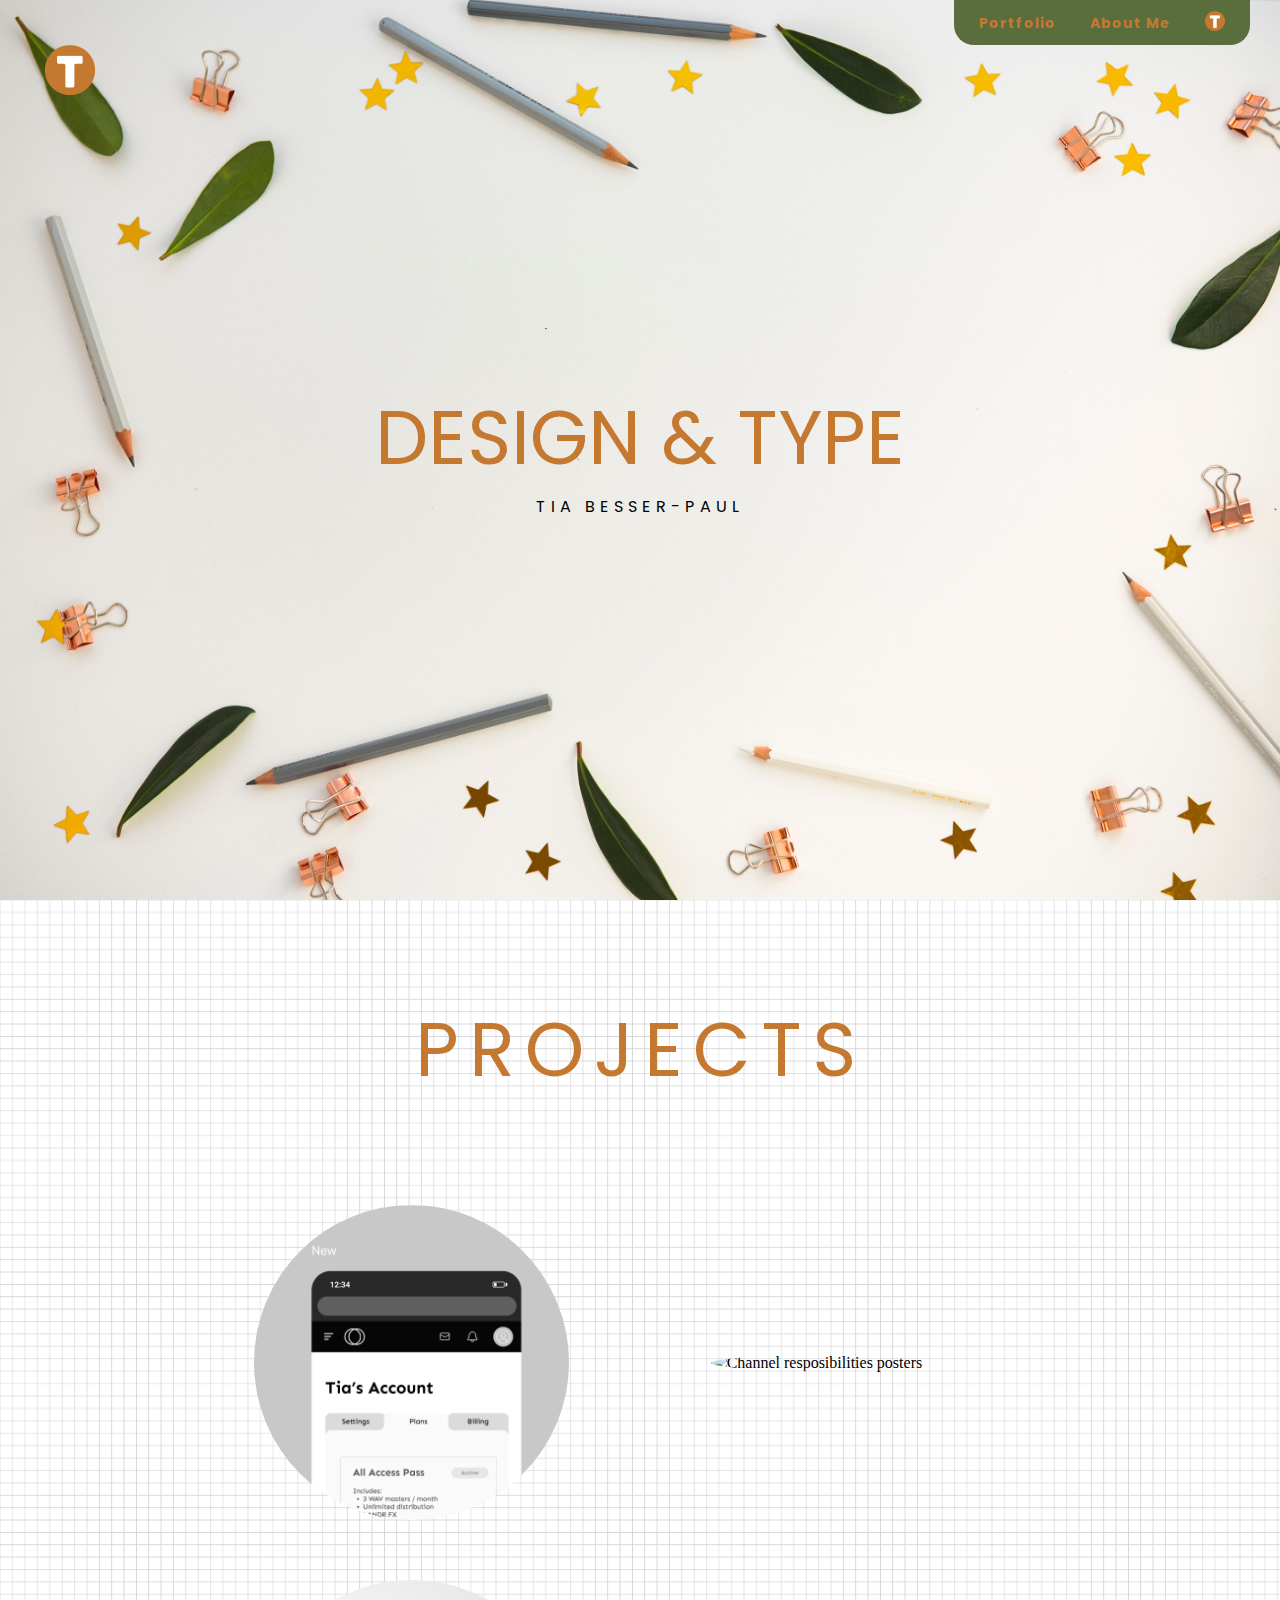
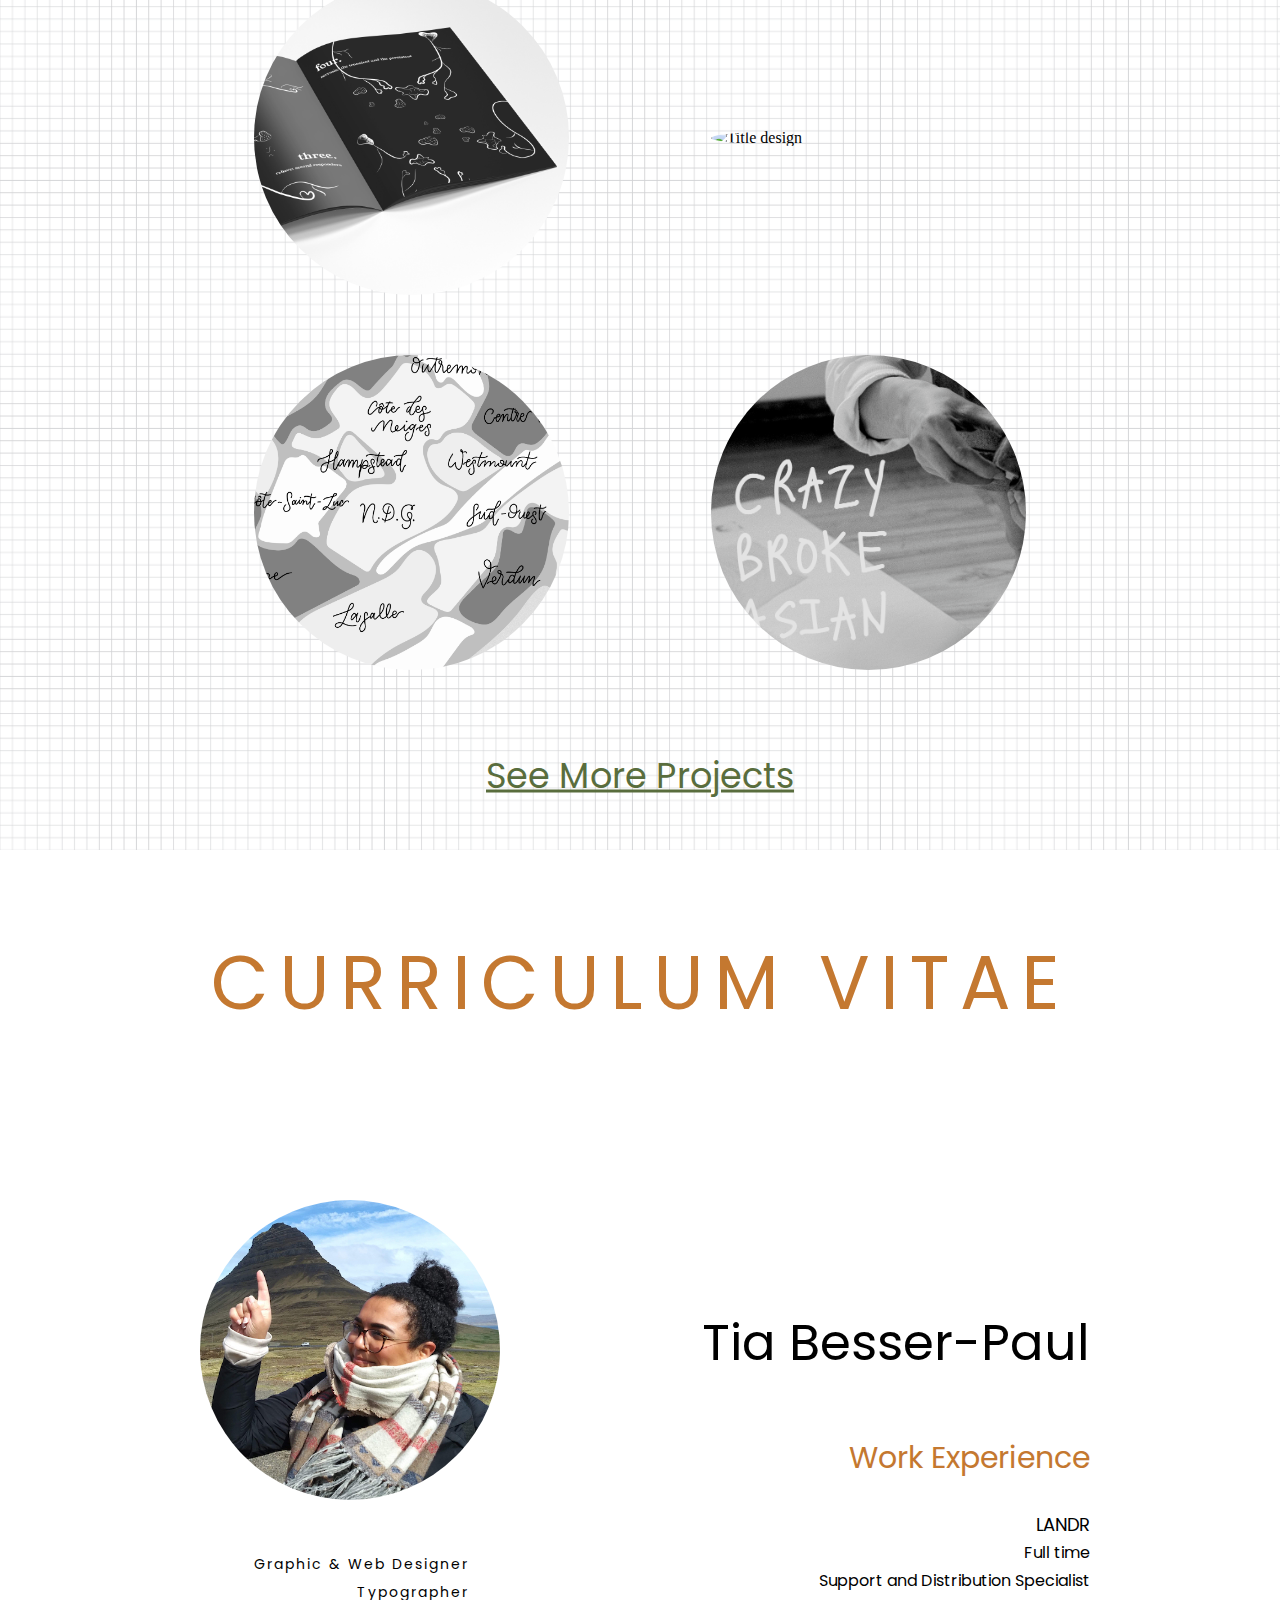
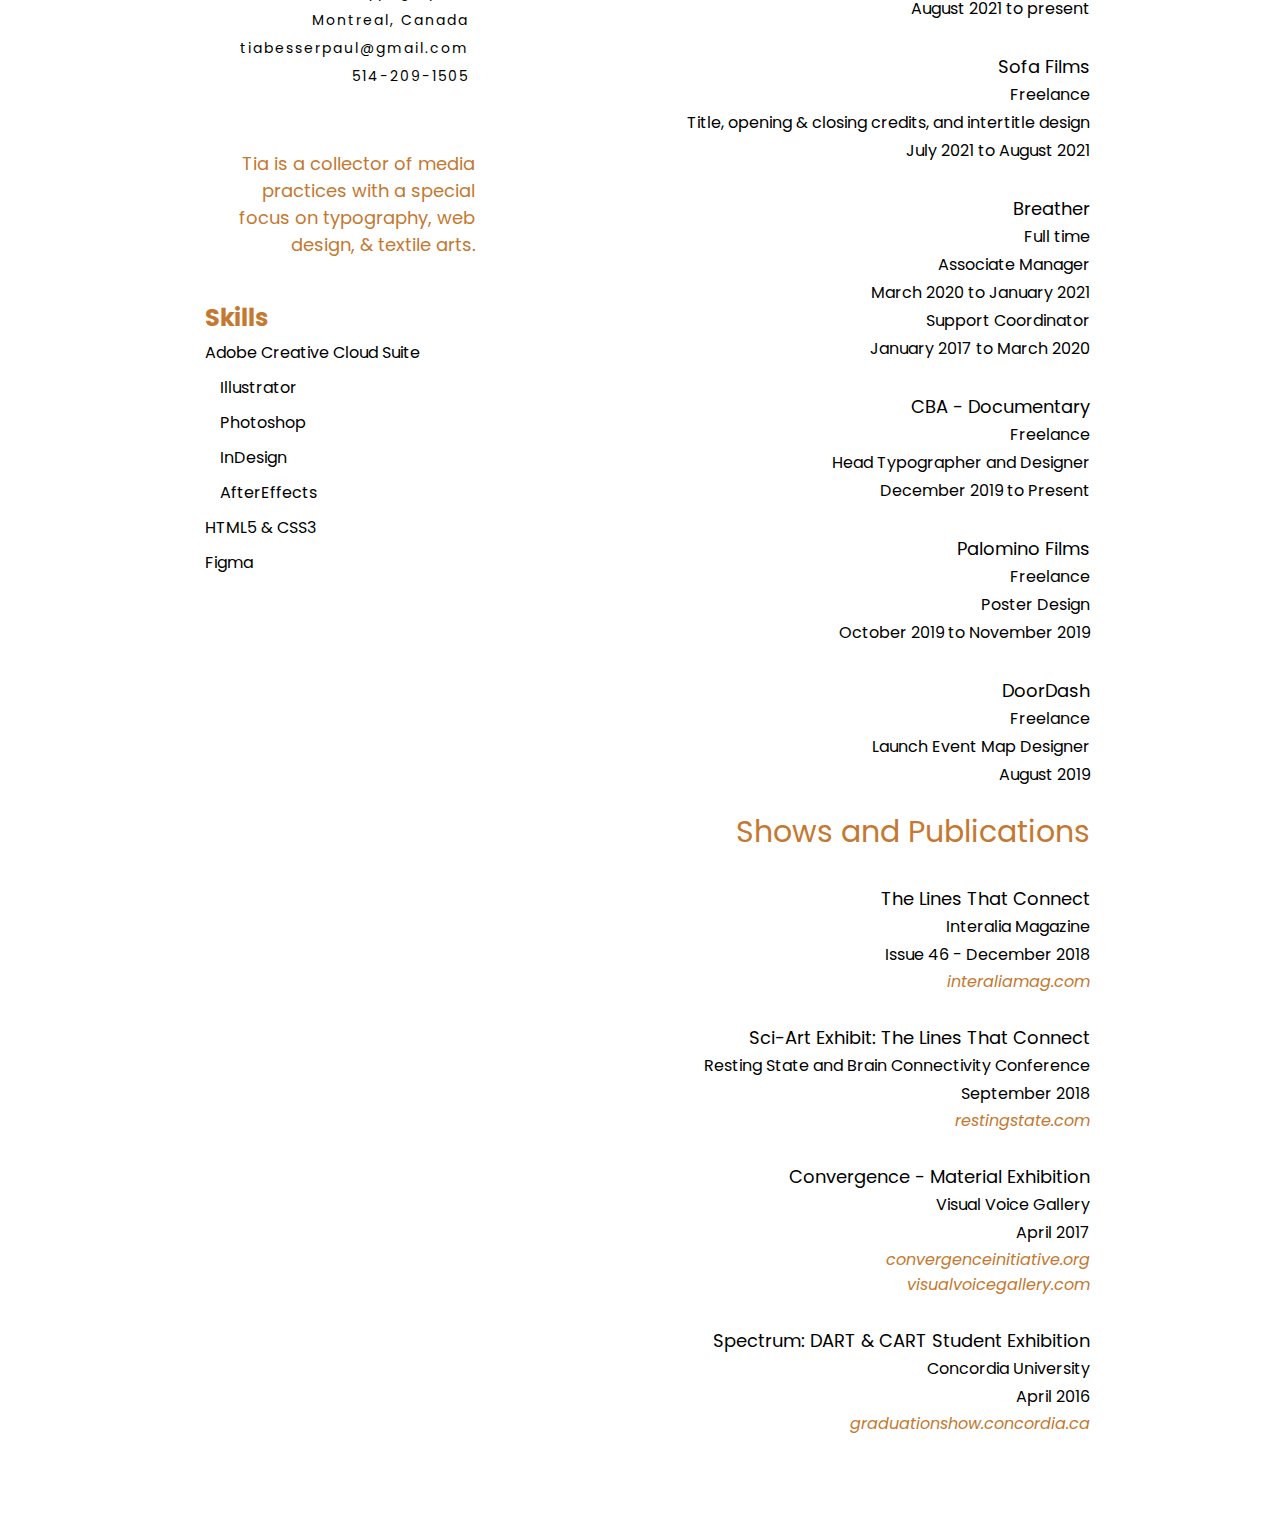
==== commit ccc6abe3: "Update index.html" ====
--- a/index.html
+++ b/index.html
@@ -94,18 +94,18 @@
                 </div> <!-- flex-item / item-2 -->
 
                 <div class="flex-item item-2">
-                    <img src="images/hover/neurobook-bw.jpg" alt="neuroscience calligraphy">
+                    <img src="images/hover/chats-bw.png" alt="Channel resposibilities posters">
+                    <div class="overlay-colour">
+                        <a href="html/breather.html">
+                            <div class="image-overlay"></div>
+                        </a>
+                    </div> <!-- overlay-color -->
+                </div> <!-- flex-item / item-2 -->
+
+                <div class="flex-item item-3">
+                    <img src="images/hover/neurobook-bw.jpg" alt="cellular kinesics booklet">
                     <div class="overlay-colour">
                         <a href="html/cellularkinesics.html">
-                            <div class="image-overlay"></div>
-                        </a>
-                    </div> <!-- overlay-color -->
-                </div> <!-- flex-item / item-2 -->
-
-                <div class="flex-item item-3">
-                    <img src="images/hover/cba-bw.png" alt="crazy broke asian documentary posters">
-                    <div class="overlay-colour">
-                        <a href="html/cba.html">
                             <div class="image-overlay">
                             </div> <!-- image-overlay -->
                         </a>
@@ -117,7 +117,7 @@
                 <!-- <div class="project-content-top"> -->
 
                 <div class="flex-item item-4">
-                    <img src="images/hover/modernman-bw.jpg" alt="Title design">
+                    <img src="images/hover/modernman-sketch-bw.jpg" alt="Title design">
                     <div class="overlay-colour">
                         <a href="html/modernman.html">
                             <div class="image-overlay">
@@ -136,9 +136,9 @@
                 </div> <!-- flex-item / item-5 -->
 
                 <div class="flex-item item-6">
-                    <img src="images/hover/chrysanthemum-bw.jpg" alt="Blackletter Script typeface">
-                    <div class="overlay-colour">
-                        <a href="html/chrysanthemum.html">
+                    <img src="images/hover/cba-bw.png" alt="Lettering for CBA">
+                    <div class="overlay-colour">
+                        <a href="html/cba.html">
                             <div class="image-overlay">
                             </div> <!-- image-overlay-3 -->
                         </a>
@@ -194,6 +194,7 @@
                 <p class="skills-indent"><i class="fas fa-caret-right"></i> InDesign</p>
                 <p class="skills-indent"><i class="fas fa-caret-right"></i> AfterEffects</p>
                 <p>HTML5 & CSS3</p>
+                <p>Figma</p>
             </div>
         </div>
 
